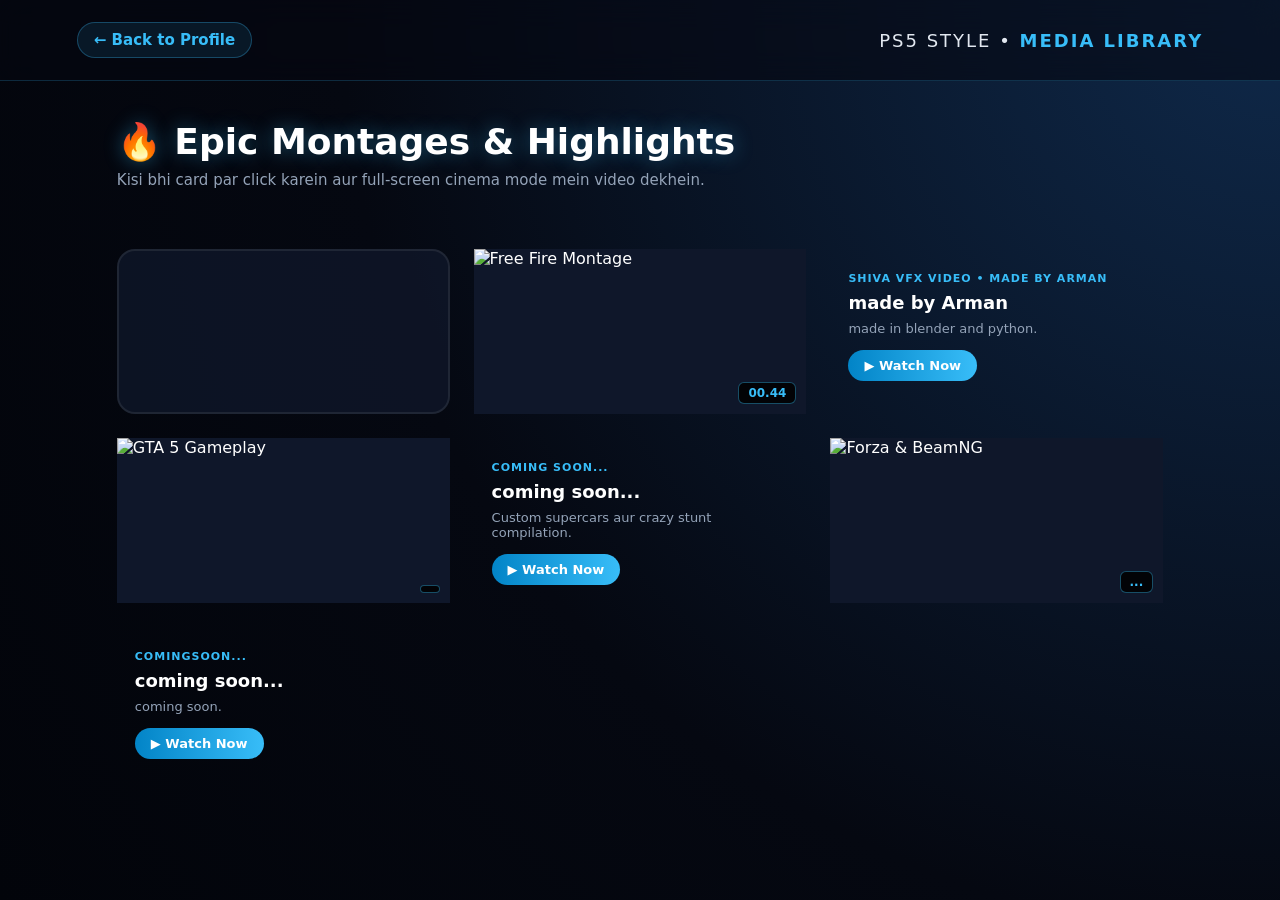
==== library.html @ e85d0441 "Add files via upload" ====
<!DOCTYPE html>
<html lang="en">
<head>
  <meta charset="UTF-8">
  <meta name="viewport" content="width=device-width, initial-scale=1.0">
  <title>Arman's vfx made videos</title>
  <style>
    * {
      box-sizing: border-box;
      margin: 0;
      padding: 0;
      font-family: 'Segoe UI', system-ui, sans-serif;
    }

    body {
      background: radial-gradient(circle at top right, #0f294a 0%, #050811 60%, #02040a 100%);
      color: #ffffff;
      min-height: 100vh;
      overflow-x: hidden;
    }

    /* PS5 Top Header */
    .ps5-header {
      display: flex;
      justify-content: space-between;
      align-items: center;
      padding: 22px 6%;
      background: rgba(5, 8, 17, 0.6);
      backdrop-filter: blur(15px);
      border-bottom: 1px solid rgba(56, 189, 248, 0.2);
    }

    .back-btn {
      text-decoration: none;
      color: #38bdf8;
      font-weight: 600;
      font-size: 15px;
      padding: 8px 16px;
      border-radius: 20px;
      background: rgba(56, 189, 248, 0.1);
      border: 1px solid rgba(56, 189, 248, 0.3);
      transition: 0.3s;
    }

    .back-btn:hover {
      background: #38bdf8;
      color: #050811;
      box-shadow: 0 0 15px #38bdf8;
    }

    .ps5-title {
      font-size: 18px;
      letter-spacing: 2px;
      text-transform: uppercase;
      color: #e2e8f0;
    }

    .ps5-title span {
      color: #38bdf8;
      font-weight: 800;
    }

    /* Hero Spotlight */
    .spotlight {
      padding: 40px 6% 20px;
      max-width: 1200px;
      margin: 0 auto;
    }

    .spotlight h1 {
      font-size: 36px;
      font-weight: 800;
      margin-bottom: 8px;
      text-shadow: 0 0 20px rgba(56, 189, 248, 0.4);
    }

    .spotlight p {
      color: #94a3b8;
      font-size: 15px;
      margin-bottom: 30px;
    }

    /* PS5 Horizontal Cards Grid */
    .library-grid {
      display: grid;
      grid-template-columns: repeat(auto-fit, minmax(260px, 1fr));
      gap: 24px;
      padding: 10px 6% 60px;
      max-width: 1200px;
      margin: 0 auto;
    }

    .game-tile {
      position: relative;
      background: rgba(15, 23, 42, 0.8);
      border-radius: 18px;
      overflow: hidden;
      border: 2px solid rgba(255, 255, 255, 0.08);
      cursor: pointer;
      transition: all 0.35s cubic-bezier(0.175, 0.885, 0.32, 1.275);
    }

    /* PS5 Signature Blue Glow on Hover */
    .game-tile:hover {
      transform: scale(1.05) translateY(-6px);
      border-color: #38bdf8;
      box-shadow: 0 15px 35px rgba(56, 189, 248, 0.35);
    }

    .thumb-box {
      position: relative;
      height: 165px;
      background: #0f172a;
      overflow: hidden;
    }

    .thumb-box img {
      width: 100%;
      height: 100%;
      object-fit: cover;
      transition: transform 0.4s;
    }

    .game-tile:hover .thumb-box img {
      transform: scale(1.08);
    }

    .duration-badge {
      position: absolute;
      bottom: 10px;
      right: 10px;
      background: rgba(0, 0, 0, 0.85);
      color: #38bdf8;
      padding: 3px 9px;
      border-radius: 6px;
      font-size: 12px;
      font-weight: bold;
      border: 1px solid rgba(56, 189, 248, 0.4);
    }

    .tile-info {
      padding: 18px;
    }

    .game-tag {
      font-size: 11px;
      text-transform: uppercase;
      letter-spacing: 1px;
      color: #38bdf8;
      font-weight: 700;
    }

    .tile-info h3 {
      font-size: 18px;
      margin: 6px 0 8px;
    }

    .tile-info p {
      font-size: 13px;
      color: #94a3b8;
      margin-bottom: 14px;
    }

    .play-pill {
      display: inline-block;
      background: linear-gradient(90deg, #0284c7, #38bdf8);
      color: #fff;
      font-weight: 700;
      font-size: 13px;
      padding: 8px 16px;
      border-radius: 20px;
    }

    /* Full-Screen Cinema Video Modal */
    .modal {
      display: none;
      position: fixed;
      top: 0; left: 0;
      width: 100%; height: 100%;
      background: rgba(2, 4, 10, 0.92);
      backdrop-filter: blur(10px);
      z-index: 999;
      justify-content: center;
      align-items: center;
      padding: 20px;
    }

    .modal-content {
      position: relative;
      width: 100%;
      max-width: 900px;
      background: #0f172a;
      border-radius: 16px;
      border: 2px solid #38bdf8;
      box-shadow: 0 0 40px rgba(56, 189, 248, 0.4);
      overflow: hidden;
    }

    .close-modal {
      position: absolute;
      top: 12px;
      right: 16px;
      background: #ef4444;
      color: white;
      border: none;
      padding: 6px 14px;
      border-radius: 8px;
      font-weight: bold;
      cursor: pointer;
      z-index: 10;
    }

    .video-wrapper {
      position: relative;
      padding-bottom: 56.25%; /* 16:9 Aspect Ratio */
      height: 0;
    }

    .video-wrapper iframe,
    .video-wrapper video {
      position: absolute;
      top: 0; left: 0;
      width: 100%; height: 100%;
    }
  </style>
</head>
<body>

  <!-- Top Bar -->
  <header class="ps5-header">
    <a href="index.html" class="back-btn">← Back to Profile</a>
    <div class="ps5-title">PS5 STYLE • <span>MEDIA LIBRARY</span></div>
  </header>

  <!-- Title -->
  <section class="spotlight">
    <h1>🔥 Epic Montages & Highlights</h1>
    <p>Kisi bhi card par click karein aur full-screen cinema mode mein video dekhein.</p>
  </section>

  <!-- Video Cards Grid -->
  <section class="library-grid">

    <!-- Card 1 -->
    <div class="game-tile" onclick="openVideo('video1.mp4', 'local')"></div>
      <div class="thumb-box">
        <img src="https://images.unsplash.com/photo-1542751371-adc38448a05e?auto=format&fit=crop&w=600&q=80" alt="Free Fire Montage">
        <span class="duration-badge">00.44</span>
      </div>
      <div class="tile-info">
        <span class="game-tag">shiva vfx video • made by arman </span>
        <h3>made by Arman</h3>
        <p>made in blender and python.</p>
        <span class="play-pill">▶ Watch Now</span>
      </div>
    </div>

    <!-- Card 2 -->
    
      <div class="thumb-box">
        <img src="https://images.unsplash.com/photo-1511512578047-dfb367046420?auto=format&fit=crop&w=600&q=80" alt="GTA 5 Gameplay">
        <span class="duration-badge"></span>
      </div>
      <div class="tile-info">
        <span class="game-tag">coming soon...</span>
        <h3>coming soon...</h3>
        <p>Custom supercars aur crazy stunt compilation.</p>
        <span class="play-pill">▶ Watch Now</span>
      </div>
    </div>

    <!-- Card 3 -->
    
      <div class="thumb-box">
        <img src="https://images.unsplash.com/photo-1538481199705-c710c4e965fc?auto=format&fit=crop&w=600&q=80" alt="Forza & BeamNG">
        <span class="duration-badge">...</span>
      </div>
      <div class="tile-info">
        <span class="game-tag">comingsoon...</span>
        <h3>coming soon...</h3>
        <p>coming soon.</p>
        <span class="play-pill">▶ Watch Now</span>
      </div>
    </div>

  </section>

  <!-- Cinema Video Player Modal -->
  <div class="modal" id="videoModal">
    <div class="modal-content">
      <button class="close-modal" onclick="closeVideo()">✕ Close</button>
      <div class="video-wrapper" id="playerContainer"></div>
    </div>
  </div>

  <script>
    function openVideo(videoUrl, type) {
      const modal = document.getElementById("videoModal");
      const container = document.getElementById("playerContainer");
      
      if (type === 'youtube') {
        container.innerHTML = `<iframe src="${videoUrl}" frameborder="0" allow="autoplay; encrypted-media" allowfullscreen></iframe>`;
      } else {
        container.innerHTML = `<video src="${videoUrl}" controls autoplay></video>`;
      }
      modal.style.display = "flex";
    }

    function closeVideo() {
      const modal = document.getElementById("videoModal");
      const container = document.getElementById("playerContainer");
      container.innerHTML = ""; // Video stop karne ke liye
      modal.style.display = "none";
    }
  </script>
</body>
</html>
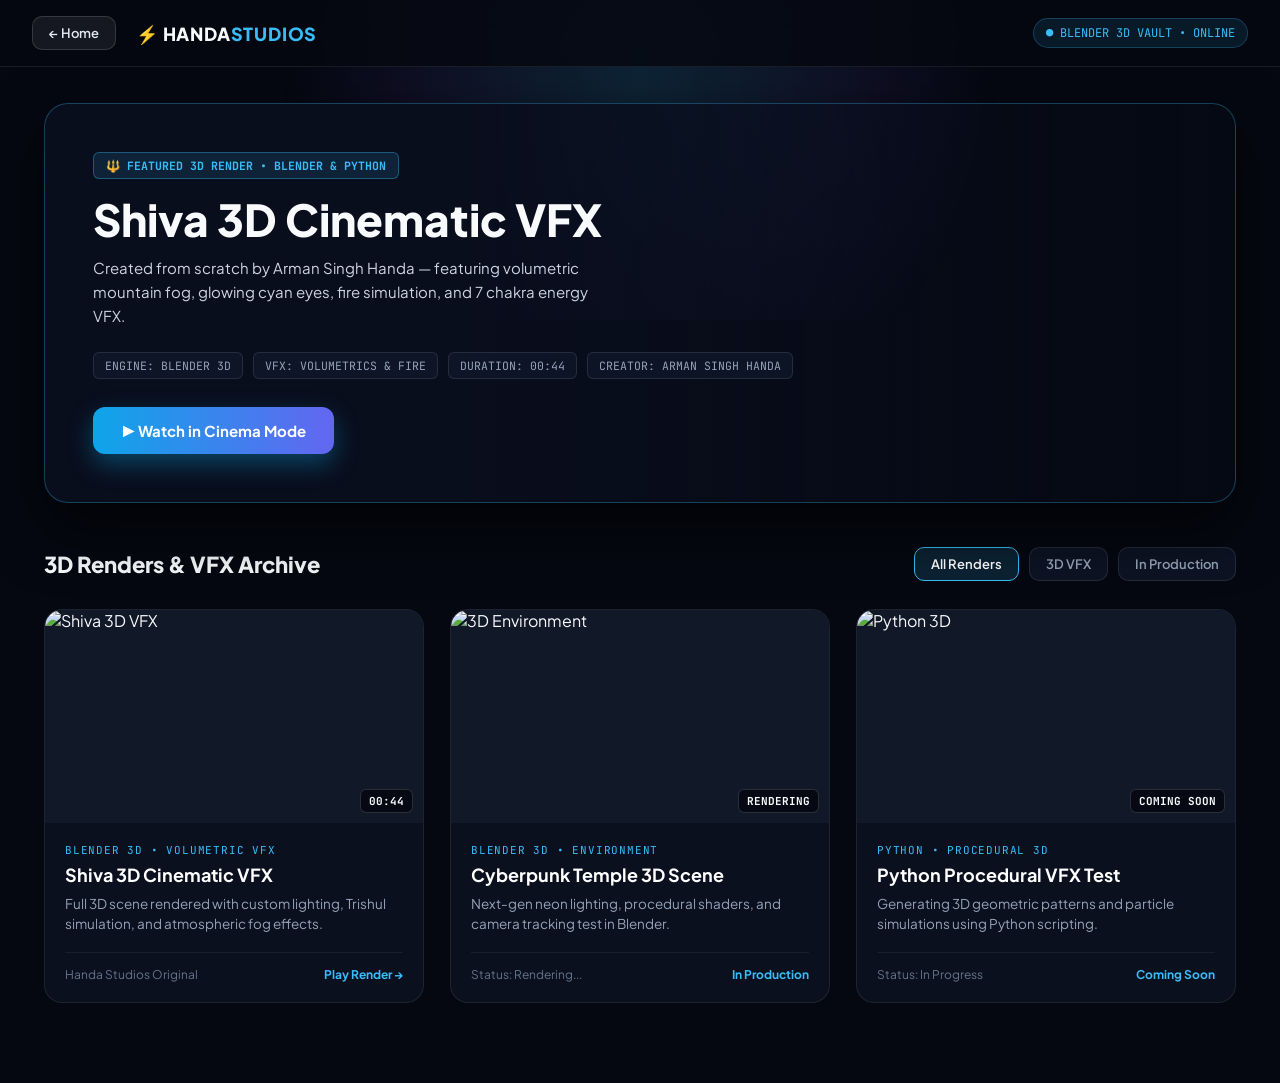
==== commit 6b10d0c4: "Add files via upload" ====
--- a/library.html
+++ b/library.html
@@ -1,116 +1,248 @@
 <!DOCTYPE html>
 <html lang="en">
 <head>
-  <meta charset="UTF-8">
-  <meta name="viewport" content="width=device-width, initial-scale=1.0">
-  <title>Arman's vfx made videos</title>
+  <meta charset="UTF-8" />
+  <meta name="viewport" content="width=device-width, initial-scale=1.0" />
+  <title>Handa Studios | 3D Cinema & VFX Vault</title>
+  <link href="https://fonts.googleapis.com/css2?family=Plus+Jakarta+Sans:wght@400;500;600;700;800&family=JetBrains+Mono:wght@500;700&display=swap" rel="stylesheet">
   <style>
     * {
-      box-sizing: border-box;
       margin: 0;
       padding: 0;
-      font-family: 'Segoe UI', system-ui, sans-serif;
+      box-sizing: border-box;
+      font-family: 'Plus Jakarta Sans', sans-serif;
     }
 
     body {
-      background: radial-gradient(circle at top right, #0f294a 0%, #050811 60%, #02040a 100%);
-      color: #ffffff;
+      background-color: #050811;
+      color: #f8fafc;
       min-height: 100vh;
       overflow-x: hidden;
     }
 
-    /* PS5 Top Header */
-    .ps5-header {
+    /* Ambient Top Glow */
+    .ambient-glow {
+      position: fixed;
+      top: -20%;
+      left: 50%;
+      transform: translateX(-50%);
+      width: 900px;
+      height: 500px;
+      background: radial-gradient(circle, rgba(56, 189, 248, 0.16) 0%, rgba(139, 92, 246, 0.08) 45%, transparent 70%);
+      pointer-events: none;
+      z-index: 0;
+    }
+
+    /* Top Navigation Bar */
+    .navbar {
+      position: sticky;
+      top: 0;
+      z-index: 50;
+      background: rgba(5, 8, 17, 0.82);
+      backdrop-filter: blur(18px);
+      border-bottom: 1px solid rgba(255, 255, 255, 0.08);
+      padding: 16px 32px;
       display: flex;
       justify-content: space-between;
       align-items: center;
-      padding: 22px 6%;
-      background: rgba(5, 8, 17, 0.6);
-      backdrop-filter: blur(15px);
-      border-bottom: 1px solid rgba(56, 189, 248, 0.2);
+    }
+
+    .nav-left {
+      display: flex;
+      align-items: center;
+      gap: 20px;
     }
 
     .back-btn {
+      background: rgba(255, 255, 255, 0.07);
+      border: 1px solid rgba(255, 255, 255, 0.14);
+      color: #e2e8f0;
       text-decoration: none;
+      padding: 8px 16px;
+      border-radius: 10px;
+      font-size: 13px;
+      font-weight: 600;
+      transition: 0.2s;
+    }
+    .back-btn:hover {
+      border-color: #38bdf8;
       color: #38bdf8;
+    }
+
+    .brand {
+      font-size: 18px;
+      font-weight: 800;
+      letter-spacing: 0.8px;
+    }
+    .brand span { color: #38bdf8; }
+
+    .system-status {
+      font-family: 'JetBrains Mono', monospace;
+      font-size: 12px;
+      color: #38bdf8;
+      background: rgba(56, 189, 248, 0.1);
+      border: 1px solid rgba(56, 189, 248, 0.25);
+      padding: 6px 12px;
+      border-radius: 999px;
+    }
+
+    /* Main Container */
+    .container {
+      max-width: 1240px;
+      margin: 0 auto;
+      padding: 36px 24px 80px;
+      position: relative;
+      z-index: 1;
+    }
+
+    /* Featured Cinema Showcase Banner */
+    .featured-hero {
+      position: relative;
+      border-radius: 24px;
+      overflow: hidden;
+      border: 1px solid rgba(56, 189, 248, 0.3);
+      background: linear-gradient(90deg, #090e1d 35%, rgba(9, 14, 29, 0.55) 70%, rgba(9, 14, 29, 0.2) 100%),
+                  url('bg.png') no-repeat right center / cover;
+      padding: 48px;
+      margin-bottom: 44px;
+      box-shadow: 0 25px 60px rgba(0, 0, 0, 0.65);
+    }
+
+    .featured-tag {
+      display: inline-flex;
+      align-items: center;
+      gap: 8px;
+      font-family: 'JetBrains Mono', monospace;
+      font-size: 11.5px;
+      font-weight: 700;
+      color: #38bdf8;
+      background: rgba(56, 189, 248, 0.12);
+      border: 1px solid rgba(56, 189, 248, 0.35);
+      padding: 5px 12px;
+      border-radius: 6px;
+      margin-bottom: 16px;
+    }
+
+    .featured-hero h1 {
+      font-size: clamp(28px, 4vw, 44px);
+      font-weight: 800;
+      line-height: 1.12;
+      margin-bottom: 12px;
+      max-width: 560px;
+    }
+
+    .featured-hero p {
+      color: #cbd5e1;
+      font-size: 15px;
+      line-height: 1.6;
+      max-width: 520px;
+      margin-bottom: 24px;
+    }
+
+    .tech-specs {
+      display: flex;
+      flex-wrap: wrap;
+      gap: 10px;
+      margin-bottom: 28px;
+    }
+
+    .tech-specs span {
+      font-family: 'JetBrains Mono', monospace;
+      font-size: 11.5px;
+      color: #94a3b8;
+      background: rgba(15, 23, 42, 0.85);
+      border: 1px solid rgba(255, 255, 255, 0.1);
+      padding: 5px 11px;
+      border-radius: 6px;
+    }
+
+    .play-featured-btn {
+      background: linear-gradient(90deg, #0ea5e9, #6366f1);
+      color: #ffffff;
+      border: none;
+      padding: 14px 28px;
+      border-radius: 12px;
+      font-size: 15px;
+      font-weight: 700;
+      cursor: pointer;
+      display: inline-flex;
+      align-items: center;
+      gap: 10px;
+      box-shadow: 0 10px 25px rgba(14, 165, 233, 0.35);
+      transition: 0.2s;
+    }
+    .play-featured-btn:hover {
+      transform: translateY(-2px);
+      box-shadow: 0 14px 30px rgba(14, 165, 233, 0.5);
+    }
+
+    /* Filter Bar */
+    .filter-header {
+      display: flex;
+      justify-content: space-between;
+      align-items: center;
+      flex-wrap: wrap;
+      gap: 16px;
+      margin-bottom: 28px;
+    }
+
+    .filter-header h2 {
+      font-size: 22px;
+      font-weight: 800;
+    }
+
+    .filter-tabs {
+      display: flex;
+      gap: 10px;
+      flex-wrap: wrap;
+    }
+
+    .tab-btn {
+      background: #0d1323;
+      border: 1px solid rgba(255, 255, 255, 0.1);
+      color: #94a3b8;
+      padding: 8px 16px;
+      border-radius: 10px;
+      font-size: 13px;
       font-weight: 600;
-      font-size: 15px;
-      padding: 8px 16px;
-      border-radius: 20px;
-      background: rgba(56, 189, 248, 0.1);
-      border: 1px solid rgba(56, 189, 248, 0.3);
-      transition: 0.3s;
-    }
-
-    .back-btn:hover {
-      background: #38bdf8;
-      color: #050811;
-      box-shadow: 0 0 15px #38bdf8;
-    }
-
-    .ps5-title {
-      font-size: 18px;
-      letter-spacing: 2px;
-      text-transform: uppercase;
-      color: #e2e8f0;
-    }
-
-    .ps5-title span {
-      color: #38bdf8;
-      font-weight: 800;
-    }
-
-    /* Hero Spotlight */
-    .spotlight {
-      padding: 40px 6% 20px;
-      max-width: 1200px;
-      margin: 0 auto;
-    }
-
-    .spotlight h1 {
-      font-size: 36px;
-      font-weight: 800;
-      margin-bottom: 8px;
-      text-shadow: 0 0 20px rgba(56, 189, 248, 0.4);
-    }
-
-    .spotlight p {
-      color: #94a3b8;
-      font-size: 15px;
-      margin-bottom: 30px;
-    }
-
-    /* PS5 Horizontal Cards Grid */
-    .library-grid {
+      cursor: pointer;
+      transition: 0.2s;
+    }
+    .tab-btn.active, .tab-btn:hover {
+      background: rgba(56, 189, 248, 0.15);
+      border-color: #38bdf8;
+      color: #ffffff;
+    }
+
+    /* Clean 3-Column Video Grid */
+    .video-grid {
       display: grid;
-      grid-template-columns: repeat(auto-fit, minmax(260px, 1fr));
-      gap: 24px;
-      padding: 10px 6% 60px;
-      max-width: 1200px;
-      margin: 0 auto;
-    }
-
-    .game-tile {
-      position: relative;
-      background: rgba(15, 23, 42, 0.8);
+      grid-template-columns: repeat(auto-fill, minmax(340px, 1fr));
+      gap: 26px;
+    }
+
+    .video-card {
+      background: #0b101e;
+      border: 1px solid rgba(255, 255, 255, 0.08);
       border-radius: 18px;
       overflow: hidden;
-      border: 2px solid rgba(255, 255, 255, 0.08);
+      transition: all 0.3s ease;
       cursor: pointer;
-      transition: all 0.35s cubic-bezier(0.175, 0.885, 0.32, 1.275);
-    }
-
-    /* PS5 Signature Blue Glow on Hover */
-    .game-tile:hover {
-      transform: scale(1.05) translateY(-6px);
-      border-color: #38bdf8;
-      box-shadow: 0 15px 35px rgba(56, 189, 248, 0.35);
+      display: flex;
+      flex-direction: column;
+    }
+
+    .video-card:hover {
+      transform: translateY(-6px);
+      border-color: rgba(56, 189, 248, 0.5);
+      box-shadow: 0 20px 40px rgba(0, 0, 0, 0.5), 0 0 25px rgba(56, 189, 248, 0.12);
     }
 
     .thumb-box {
       position: relative;
-      height: 165px;
-      background: #0f172a;
+      width: 100%;
+      aspect-ratio: 16 / 9;
+      background: #111827;
       overflow: hidden;
     }
 
@@ -118,200 +250,324 @@
       width: 100%;
       height: 100%;
       object-fit: cover;
-      transition: transform 0.4s;
-    }
-
-    .game-tile:hover .thumb-box img {
-      transform: scale(1.08);
+      transition: transform 0.4s ease;
+    }
+    .video-card:hover .thumb-box img {
+      transform: scale(1.06);
     }
 
     .duration-badge {
       position: absolute;
       bottom: 10px;
       right: 10px;
-      background: rgba(0, 0, 0, 0.85);
+      background: rgba(5, 8, 17, 0.85);
+      font-family: 'JetBrains Mono', monospace;
+      font-size: 11px;
+      font-weight: 700;
+      padding: 4px 8px;
+      border-radius: 6px;
+      border: 1px solid rgba(255, 255, 255, 0.15);
+    }
+
+    .play-overlay {
+      position: absolute;
+      inset: 0;
+      background: rgba(5, 8, 17, 0.4);
+      display: flex;
+      align-items: center;
+      justify-content: center;
+      opacity: 0;
+      transition: 0.25s;
+    }
+    .video-card:hover .play-overlay {
+      opacity: 1;
+    }
+
+    .play-circle {
+      width: 54px;
+      height: 54px;
+      border-radius: 50%;
+      background: #38bdf8;
+      color: #050811;
+      display: flex;
+      align-items: center;
+      justify-content: center;
+      font-size: 20px;
+      font-weight: 800;
+      box-shadow: 0 0 25px rgba(56, 189, 248, 0.7);
+    }
+
+    .card-body {
+      padding: 20px;
+      flex: 1;
+      display: flex;
+      flex-direction: column;
+      justify-content: space-between;
+    }
+
+    .card-meta {
+      font-family: 'JetBrains Mono', monospace;
+      font-size: 11px;
       color: #38bdf8;
-      padding: 3px 9px;
-      border-radius: 6px;
+      text-transform: uppercase;
+      letter-spacing: 0.8px;
+      margin-bottom: 6px;
+    }
+
+    .card-body h3 {
+      font-size: 18px;
+      font-weight: 700;
+      margin-bottom: 8px;
+      color: #ffffff;
+    }
+
+    .card-body p {
+      font-size: 13.5px;
+      color: #94a3b8;
+      line-height: 1.5;
+      margin-bottom: 18px;
+    }
+
+    .card-footer {
+      display: flex;
+      justify-content: space-between;
+      align-items: center;
+      padding-top: 14px;
+      border-top: 1px solid rgba(255, 255, 255, 0.06);
       font-size: 12px;
-      font-weight: bold;
-      border: 1px solid rgba(56, 189, 248, 0.4);
-    }
-
-    .tile-info {
-      padding: 18px;
-    }
-
-    .game-tag {
-      font-size: 11px;
-      text-transform: uppercase;
-      letter-spacing: 1px;
+      color: #64748b;
+    }
+
+    .watch-link {
       color: #38bdf8;
       font-weight: 700;
     }
 
-    .tile-info h3 {
-      font-size: 18px;
-      margin: 6px 0 8px;
-    }
-
-    .tile-info p {
-      font-size: 13px;
-      color: #94a3b8;
-      margin-bottom: 14px;
-    }
-
-    .play-pill {
-      display: inline-block;
-      background: linear-gradient(90deg, #0284c7, #38bdf8);
+    /* Fullscreen Cinema Theater Modal */
+    .cinema-modal {
+      position: fixed;
+      inset: 0;
+      background: rgba(2, 4, 10, 0.92);
+      backdrop-filter: blur(20px);
+      z-index: 999;
+      display: none;
+      align-items: center;
+      justify-content: center;
+      padding: 20px;
+    }
+    .cinema-modal.open {
+      display: flex;
+    }
+
+    .modal-content {
+      width: 100%;
+      max-width: 960px;
+      background: #0b101e;
+      border: 1px solid rgba(56, 189, 248, 0.35);
+      border-radius: 20px;
+      overflow: hidden;
+      box-shadow: 0 30px 80px rgba(0, 0, 0, 0.85);
+    }
+
+    .modal-top {
+      padding: 14px 20px;
+      display: flex;
+      justify-content: space-between;
+      align-items: center;
+      border-bottom: 1px solid rgba(255, 255, 255, 0.08);
+    }
+
+    .modal-top h4 {
+      font-size: 15px;
+      font-weight: 700;
+    }
+
+    .close-btn {
+      background: rgba(255, 255, 255, 0.1);
+      border: none;
       color: #fff;
-      font-weight: 700;
-      font-size: 13px;
-      padding: 8px 16px;
-      border-radius: 20px;
-    }
-
-    /* Full-Screen Cinema Video Modal */
-    .modal {
-      display: none;
-      position: fixed;
-      top: 0; left: 0;
-      width: 100%; height: 100%;
-      background: rgba(2, 4, 10, 0.92);
-      backdrop-filter: blur(10px);
-      z-index: 999;
-      justify-content: center;
-      align-items: center;
-      padding: 20px;
-    }
-
-    .modal-content {
-      position: relative;
-      width: 100%;
-      max-width: 900px;
-      background: #0f172a;
-      border-radius: 16px;
-      border: 2px solid #38bdf8;
-      box-shadow: 0 0 40px rgba(56, 189, 248, 0.4);
-      overflow: hidden;
-    }
-
-    .close-modal {
-      position: absolute;
-      top: 12px;
-      right: 16px;
-      background: #ef4444;
-      color: white;
-      border: none;
       padding: 6px 14px;
       border-radius: 8px;
-      font-weight: bold;
+      font-weight: 700;
       cursor: pointer;
-      z-index: 10;
-    }
-
-    .video-wrapper {
-      position: relative;
-      padding-bottom: 56.25%; /* 16:9 Aspect Ratio */
-      height: 0;
-    }
-
-    .video-wrapper iframe,
-    .video-wrapper video {
-      position: absolute;
-      top: 0; left: 0;
-      width: 100%; height: 100%;
+    }
+    .close-btn:hover { background: #ef4444; }
+
+    video {
+      width: 100%;
+      max-height: 72vh;
+      background: #000;
+      display: block;
+    }
+
+    @media (max-width: 768px) {
+      .featured-hero { padding: 28px 20px; }
+      .system-status { display: none; }
+      .navbar { padding: 14px 18px; }
     }
   </style>
 </head>
 <body>
 
-  <!-- Top Bar -->
-  <header class="ps5-header">
-    <a href="index.html" class="back-btn">← Back to Profile</a>
-    <div class="ps5-title">PS5 STYLE • <span>MEDIA LIBRARY</span></div>
-  </header>
-
-  <!-- Title -->
-  <section class="spotlight">
-    <h1>🔥 Epic Montages & Highlights</h1>
-    <p>Kisi bhi card par click karein aur full-screen cinema mode mein video dekhein.</p>
-  </section>
-
-  <!-- Video Cards Grid -->
-  <section class="library-grid">
-
-    <!-- Card 1 -->
-    <div class="game-tile" onclick="openVideo('video1.mp4', 'local')"></div>
-      <div class="thumb-box">
-        <img src="https://images.unsplash.com/photo-1542751371-adc38448a05e?auto=format&fit=crop&w=600&q=80" alt="Free Fire Montage">
-        <span class="duration-badge">00.44</span>
+  <div class="ambient-glow"></div>
+
+  <!-- Top Navigation -->
+  <nav class="navbar">
+    <div class="nav-left">
+      <a href="index.html" class="back-btn">← Home</a>
+      <div class="brand">⚡ HANDA<span>STUDIOS</span></div>
+    </div>
+    <div class="system-status">● BLENDER 3D VAULT • ONLINE</div>
+  </nav>
+
+  <div class="container">
+
+    <!-- Featured Blender Render Hero -->
+    <section class="featured-hero">
+      <div class="featured-tag">🔱 FEATURED 3D RENDER • BLENDER & PYTHON</div>
+      <h1>Shiva 3D Cinematic VFX</h1>
+      <p>Created from scratch by Arman Singh Handa — featuring volumetric mountain fog, glowing cyan eyes, fire simulation, and 7 chakra energy VFX.</p>
+      
+      <div class="tech-specs">
+        <span>ENGINE: BLENDER 3D</span>
+        <span>VFX: VOLUMETRICS & FIRE</span>
+        <span>DURATION: 00:44</span>
+        <span>CREATOR: ARMAN SINGH HANDA</span>
       </div>
-      <div class="tile-info">
-        <span class="game-tag">shiva vfx video • made by arman </span>
-        <h3>made by Arman</h3>
-        <p>made in blender and python.</p>
-        <span class="play-pill">▶ Watch Now</span>
+
+      <!-- Yahan apni video file ka exact naam daalein (jaise video1.mp4) -->
+      <button class="play-featured-btn" onclick="openPlayer('video1.mp4', 'Shiva 3D Cinematic VFX — Made by Arman')">
+        ▶ Watch in Cinema Mode
+      </button>
+    </section>
+
+    <!-- Filter Bar -->
+    <div class="filter-header">
+      <h2>3D Renders & VFX Archive</h2>
+      <div class="filter-tabs">
+        <button class="tab-btn active" onclick="filterVideos('all', this)">All Renders</button>
+        <button class="tab-btn" onclick="filterVideos('vfx', this)">3D VFX</button>
+        <button class="tab-btn" onclick="filterVideos('upcoming', this)">In Production</button>
       </div>
     </div>
 
-    <!-- Card 2 -->
-    
-      <div class="thumb-box">
-        <img src="https://images.unsplash.com/photo-1511512578047-dfb367046420?auto=format&fit=crop&w=600&q=80" alt="GTA 5 Gameplay">
-        <span class="duration-badge"></span>
+    <!-- Clean Video Grid -->
+    <div class="video-grid">
+
+      <!-- Card 1: Main Blender Video -->
+      <div class="video-card" data-category="vfx" onclick="openPlayer('video1.mp4', 'Shiva 3D Cinematic VFX — Made by Arman')">
+        <div class="thumb-box">
+          <!-- Thumbnail ke liye bg.png use kiya hai -->
+          <img src="bg.png" alt="Shiva 3D VFX" />
+          <div class="play-overlay"><div class="play-circle">▶</div></div>
+          <span class="duration-badge">00:44</span>
+        </div>
+        <div class="card-body">
+          <div>
+            <div class="card-meta">BLENDER 3D • VOLUMETRIC VFX</div>
+            <h3>Shiva 3D Cinematic VFX</h3>
+            <p>Full 3D scene rendered with custom lighting, Trishul simulation, and atmospheric fog effects.</p>
+          </div>
+          <div class="card-footer">
+            <span>Handa Studios Original</span>
+            <span class="watch-link">Play Render →</span>
+          </div>
+        </div>
       </div>
-      <div class="tile-info">
-        <span class="game-tag">coming soon...</span>
-        <h3>coming soon...</h3>
-        <p>Custom supercars aur crazy stunt compilation.</p>
-        <span class="play-pill">▶ Watch Now</span>
+
+      <!-- Card 2: Next Blender Project (Placeholder) -->
+      <div class="video-card" data-category="upcoming" onclick="alert('🚧 Yeh 3D scene abhi Blender mein render ho raha hai! Bahut jald live hoga.')">
+        <div class="thumb-box">
+          <img src="https://images.unsplash.com/photo-1618005182384-a83a8bd57fbe?auto=format&fit=crop&w=800&q=80" alt="3D Environment" />
+          <div class="play-overlay"><div class="play-circle">⏳</div></div>
+          <span class="duration-badge">RENDERING</span>
+        </div>
+        <div class="card-body">
+          <div>
+            <div class="card-meta">BLENDER 3D • ENVIRONMENT</div>
+            <h3>Cyberpunk Temple 3D Scene</h3>
+            <p>Next-gen neon lighting, procedural shaders, and camera tracking test in Blender.</p>
+          </div>
+          <div class="card-footer">
+            <span>Status: Rendering...</span>
+            <span class="watch-link">In Production</span>
+          </div>
+        </div>
       </div>
-    </div>
-
-    <!-- Card 3 -->
-    
-      <div class="thumb-box">
-        <img src="https://images.unsplash.com/photo-1538481199705-c710c4e965fc?auto=format&fit=crop&w=600&q=80" alt="Forza & BeamNG">
-        <span class="duration-badge">...</span>
+
+      <!-- Card 3: Python + Blender Automation -->
+      <div class="video-card" data-category="upcoming" onclick="alert('🚧 Python + Blender Scripting showcase jald aa raha hai!')">
+        <div class="thumb-box">
+          <img src="https://images.unsplash.com/photo-1550745165-9bc0b252726f?auto=format&fit=crop&w=800&q=80" alt="Python 3D" />
+          <div class="play-overlay"><div class="play-circle">⏳</div></div>
+          <span class="duration-badge">COMING SOON</span>
+        </div>
+        <div class="card-body">
+          <div>
+            <div class="card-meta">PYTHON • PROCEDURAL 3D</div>
+            <h3>Python Procedural VFX Test</h3>
+            <p>Generating 3D geometric patterns and particle simulations using Python scripting.</p>
+          </div>
+          <div class="card-footer">
+            <span>Status: In Progress</span>
+            <span class="watch-link">Coming Soon</span>
+          </div>
+        </div>
       </div>
-      <div class="tile-info">
-        <span class="game-tag">comingsoon...</span>
-        <h3>coming soon...</h3>
-        <p>coming soon.</p>
-        <span class="play-pill">▶ Watch Now</span>
-      </div>
-    </div>
-
-  </section>
-
-  <!-- Cinema Video Player Modal -->
-  <div class="modal" id="videoModal">
-    <div class="modal-content">
-      <button class="close-modal" onclick="closeVideo()">✕ Close</button>
-      <div class="video-wrapper" id="playerContainer"></div>
+
     </div>
   </div>
 
+  <!-- Cinema Theater Modal Player -->
+  <div class="cinema-modal" id="cinemaModal" onclick="closeOnOutside(event)">
+    <div class="modal-content">
+      <div class="modal-top">
+        <h4 id="modalTitle">Now Playing</h4>
+        <button class="close-btn" onclick="closePlayer()">✕ Close (ESC)</button>
+      </div>
+      <video id="cinemaVideo" controls playsinline></video>
+    </div>
+  </div>
+
   <script>
-    function openVideo(videoUrl, type) {
-      const modal = document.getElementById("videoModal");
-      const container = document.getElementById("playerContainer");
-      
-      if (type === 'youtube') {
-        container.innerHTML = `<iframe src="${videoUrl}" frameborder="0" allow="autoplay; encrypted-media" allowfullscreen></iframe>`;
-      } else {
-        container.innerHTML = `<video src="${videoUrl}" controls autoplay></video>`;
-      }
-      modal.style.display = "flex";
-    }
-
-    function closeVideo() {
-      const modal = document.getElementById("videoModal");
-      const container = document.getElementById("playerContainer");
-      container.innerHTML = ""; // Video stop karne ke liye
-      modal.style.display = "none";
+    const modal = document.getElementById('cinemaModal');
+    const video = document.getElementById('cinemaVideo');
+    const title = document.getElementById('modalTitle');
+
+    function openPlayer(src, videoTitle) {
+      title.textContent = videoTitle;
+      video.src = src;
+      modal.classList.add('open');
+      video.play();
+    }
+
+    function closePlayer() {
+      video.pause();
+      video.src = "";
+      modal.classList.remove('open');
+    }
+
+    function closeOnOutside(e) {
+      if (e.target === modal) closePlayer();
+    }
+
+    document.addEventListener('keydown', (e) => {
+      if (e.key === 'Escape') closePlayer();
+    });
+
+    function filterVideos(category, btn) {
+      document.querySelectorAll('.tab-btn').forEach(b => b.classList.remove('active'));
+      btn.classList.add('active');
+
+      document.querySelectorAll('.video-card').forEach(card => {
+        if (category === 'all' || card.dataset.category === category) {
+          card.style.display = 'flex';
+        } else {
+          card.style.display = 'none';
+        }
+      });
     }
   </script>
+
 </body>
 </html>
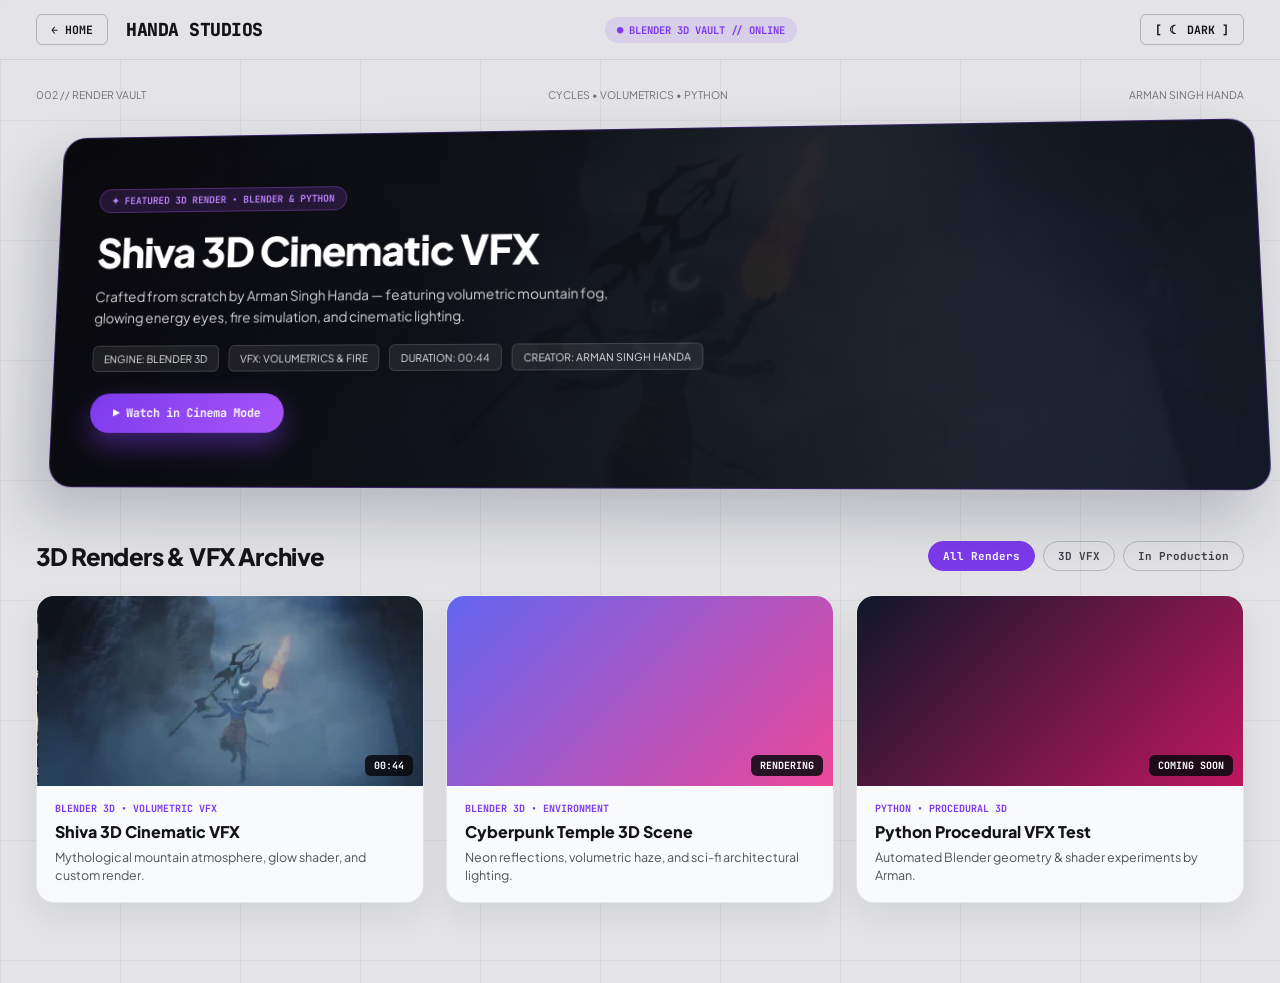
==== commit 4ff973f4: "Add files via upload" ====
--- a/library.html
+++ b/library.html
@@ -3,571 +3,578 @@
 <head>
   <meta charset="UTF-8" />
   <meta name="viewport" content="width=device-width, initial-scale=1.0" />
-  <title>Handa Studios | 3D Cinema & VFX Vault</title>
-  <link href="https://fonts.googleapis.com/css2?family=Plus+Jakarta+Sans:wght@400;500;600;700;800&family=JetBrains+Mono:wght@500;700&display=swap" rel="stylesheet">
+  <title>VAULT | Handa Studios 3D Video Library</title>
+  <link href="https://fonts.googleapis.com/css2?family=Plus+Jakarta+Sans:wght@500;600;700;800&family=JetBrains+Mono:wght@500;700&display=swap" rel="stylesheet">
   <style>
     * {
       margin: 0;
       padding: 0;
       box-sizing: border-box;
-      font-family: 'Plus Jakarta Sans', sans-serif;
+      font-family: 'Plus Jakarta Sans', -apple-system, BlinkMacSystemFont, 'Segoe UI', Roboto, sans-serif;
     }
 
     body {
-      background-color: #050811;
-      color: #f8fafc;
+      background-color: #e4e4e7;
+      color: #141416;
       min-height: 100vh;
       overflow-x: hidden;
-    }
-
-    /* Ambient Top Glow */
-    .ambient-glow {
-      position: fixed;
-      top: -20%;
-      left: 50%;
-      transform: translateX(-50%);
-      width: 900px;
-      height: 500px;
-      background: radial-gradient(circle, rgba(56, 189, 248, 0.16) 0%, rgba(139, 92, 246, 0.08) 45%, transparent 70%);
-      pointer-events: none;
-      z-index: 0;
-    }
-
-    /* Top Navigation Bar */
-    .navbar {
+      transition: background-color 0.35s ease, color 0.35s ease;
+      background-image:
+        linear-gradient(to right, rgba(0, 0, 0, 0.045) 1px, transparent 1px),
+        linear-gradient(to bottom, rgba(0, 0, 0, 0.045) 1px, transparent 1px);
+      background-size: 120px 120px;
+    }
+
+    .vault-nav {
       position: sticky;
       top: 0;
-      z-index: 50;
-      background: rgba(5, 8, 17, 0.82);
-      backdrop-filter: blur(18px);
-      border-bottom: 1px solid rgba(255, 255, 255, 0.08);
-      padding: 16px 32px;
+      z-index: 100;
+      background: rgba(228, 228, 231, 0.88);
+      backdrop-filter: blur(14px);
+      border-bottom: 1px solid rgba(0, 0, 0, 0.08);
+      padding: 14px 36px;
       display: flex;
       justify-content: space-between;
       align-items: center;
+      gap: 16px;
     }
 
     .nav-left {
       display: flex;
       align-items: center;
-      gap: 20px;
-    }
-
-    .back-btn {
-      background: rgba(255, 255, 255, 0.07);
-      border: 1px solid rgba(255, 255, 255, 0.14);
-      color: #e2e8f0;
+      gap: 18px;
+    }
+
+    .back-link, .brand-title, .nav-btn {
+      font-family: 'JetBrains Mono', monospace;
+      font-size: 11.5px;
+      font-weight: 700;
       text-decoration: none;
-      padding: 8px 16px;
-      border-radius: 10px;
-      font-size: 13px;
-      font-weight: 600;
-      transition: 0.2s;
-    }
-    .back-btn:hover {
-      border-color: #38bdf8;
-      color: #38bdf8;
-    }
-
-    .brand {
+      color: #141416;
+      background: transparent;
+      border: 1px solid rgba(0, 0, 0, 0.22);
+      padding: 7px 14px;
+      border-radius: 6px;
+      cursor: pointer;
+      transition: 0.2s ease;
+    }
+
+    .back-link:hover, .nav-btn:hover {
+      background: #141416;
+      color: #ffffff;
+    }
+
+    .brand-title {
+      border: none;
+      padding: 0;
       font-size: 18px;
       font-weight: 800;
-      letter-spacing: 0.8px;
-    }
-    .brand span { color: #38bdf8; }
-
-    .system-status {
-      font-family: 'JetBrains Mono', monospace;
-      font-size: 12px;
-      color: #38bdf8;
-      background: rgba(56, 189, 248, 0.1);
-      border: 1px solid rgba(56, 189, 248, 0.25);
+      letter-spacing: -0.5px;
+    }
+
+    .status-pill {
+      font-family: 'JetBrains Mono', monospace;
+      font-size: 10.5px;
+      font-weight: 700;
+      color: #7c3aed;
+      background: rgba(124, 58, 237, 0.12);
       padding: 6px 12px;
       border-radius: 999px;
     }
 
-    /* Main Container */
     .container {
-      max-width: 1240px;
+      max-width: 1280px;
       margin: 0 auto;
-      padding: 36px 24px 80px;
-      position: relative;
-      z-index: 1;
-    }
-
-    /* Featured Cinema Showcase Banner */
-    .featured-hero {
+      padding: 28px 36px 80px;
+    }
+
+    .sub-meta {
+      display: flex;
+      justify-content: space-between;
+      font-family: 'JetBrains Mono', monospace;
+      font-size: 10.5px;
+      color: #71717a;
+      margin-bottom: 24px;
+    }
+
+    .featured-stage {
+      perspective: 1300px;
+      margin-bottom: 54px;
+    }
+
+    .featured-card {
       position: relative;
       border-radius: 24px;
       overflow: hidden;
-      border: 1px solid rgba(56, 189, 248, 0.3);
-      background: linear-gradient(90deg, #090e1d 35%, rgba(9, 14, 29, 0.55) 70%, rgba(9, 14, 29, 0.2) 100%),
-                  url('bg.png') no-repeat right center / cover;
-      padding: 48px;
-      margin-bottom: 44px;
-      box-shadow: 0 25px 60px rgba(0, 0, 0, 0.65);
-    }
-
-    .featured-tag {
-      display: inline-flex;
-      align-items: center;
-      gap: 8px;
-      font-family: 'JetBrains Mono', monospace;
-      font-size: 11.5px;
-      font-weight: 700;
-      color: #38bdf8;
-      background: rgba(56, 189, 248, 0.12);
-      border: 1px solid rgba(56, 189, 248, 0.35);
+      background: #12121a;
+      color: #ffffff;
+      border: 1px solid rgba(124, 58, 237, 0.35);
+      box-shadow: -18px 28px 60px rgba(15, 23, 42, 0.22);
+      transform: rotateX(6deg) rotateY(-4deg);
+      transition: transform 0.35s cubic-bezier(0.22, 1, 0.36, 1), box-shadow 0.35s ease;
+    }
+
+    .featured-card:hover {
+      transform: rotateX(0deg) rotateY(0deg) translateY(-4px);
+      box-shadow: 0 24px 65px rgba(124, 58, 237, 0.32);
+    }
+
+    .featured-bg {
+      width: 100%;
+      height: 360px;
+      object-fit: cover;
+      opacity: 0.45;
+      display: block;
+    }
+
+    .featured-overlay {
+      position: absolute;
+      inset: 0;
+      background: linear-gradient(90deg, rgba(9, 9, 13, 0.92) 0%, rgba(9, 9, 13, 0.65) 60%, rgba(9, 9, 13, 0.25) 100%);
+      padding: 36px 40px;
+      display: flex;
+      flex-direction: column;
+      justify-content: center;
+      align-items: flex-start;
+    }
+
+    .featured-badge {
+      font-family: 'JetBrains Mono', monospace;
+      font-size: 10px;
+      font-weight: 700;
+      color: #c084fc;
+      background: rgba(168, 85, 247, 0.16);
+      border: 1px solid rgba(168, 85, 247, 0.35);
       padding: 5px 12px;
-      border-radius: 6px;
-      margin-bottom: 16px;
-    }
-
-    .featured-hero h1 {
-      font-size: clamp(28px, 4vw, 44px);
+      border-radius: 999px;
+      margin-bottom: 14px;
+    }
+
+    .featured-overlay h1 {
+      font-size: clamp(26px, 3.8vw, 42px);
       font-weight: 800;
-      line-height: 1.12;
-      margin-bottom: 12px;
-      max-width: 560px;
-    }
-
-    .featured-hero p {
-      color: #cbd5e1;
-      font-size: 15px;
-      line-height: 1.6;
-      max-width: 520px;
-      margin-bottom: 24px;
-    }
-
-    .tech-specs {
+      letter-spacing: -1.2px;
+      margin-bottom: 10px;
+    }
+
+    .featured-overlay p {
+      max-width: 540px;
+      font-size: 14px;
+      line-height: 1.55;
+      color: #d4d4d8;
+      margin-bottom: 18px;
+    }
+
+    .specs-row {
       display: flex;
       flex-wrap: wrap;
       gap: 10px;
-      margin-bottom: 28px;
-    }
-
-    .tech-specs span {
-      font-family: 'JetBrains Mono', monospace;
-      font-size: 11.5px;
-      color: #94a3b8;
-      background: rgba(15, 23, 42, 0.85);
-      border: 1px solid rgba(255, 255, 255, 0.1);
-      padding: 5px 11px;
+      margin-bottom: 22px;
+      font-family: 'JetBrains Mono', monospace;
+      font-size: 10.5px;
+    }
+
+    .specs-row span {
+      background: rgba(255, 255, 255, 0.08);
+      border: 1px solid rgba(255, 255, 255, 0.14);
+      padding: 6px 11px;
       border-radius: 6px;
-    }
-
-    .play-featured-btn {
-      background: linear-gradient(90deg, #0ea5e9, #6366f1);
+      color: #e4e4e7;
+    }
+
+    .play-pill-btn {
+      background: linear-gradient(135deg, #7c3aed, #a855f7);
       color: #ffffff;
       border: none;
-      padding: 14px 28px;
-      border-radius: 12px;
-      font-size: 15px;
-      font-weight: 700;
+      font-family: 'JetBrains Mono', monospace;
+      font-size: 12px;
+      font-weight: 700;
+      padding: 12px 24px;
+      border-radius: 999px;
       cursor: pointer;
-      display: inline-flex;
-      align-items: center;
-      gap: 10px;
-      box-shadow: 0 10px 25px rgba(14, 165, 233, 0.35);
-      transition: 0.2s;
-    }
-    .play-featured-btn:hover {
+      box-shadow: 0 12px 28px rgba(124, 58, 237, 0.45);
+      transition: transform 0.2s ease;
+    }
+
+    .play-pill-btn:hover {
       transform: translateY(-2px);
-      box-shadow: 0 14px 30px rgba(14, 165, 233, 0.5);
-    }
-
-    /* Filter Bar */
-    .filter-header {
+    }
+
+    .archive-top {
       display: flex;
       justify-content: space-between;
       align-items: center;
       flex-wrap: wrap;
       gap: 16px;
-      margin-bottom: 28px;
-    }
-
-    .filter-header h2 {
-      font-size: 22px;
+      margin-bottom: 24px;
+    }
+
+    .archive-top h2 {
+      font-size: 24px;
       font-weight: 800;
-    }
-
-    .filter-tabs {
-      display: flex;
-      gap: 10px;
+      letter-spacing: -0.6px;
+    }
+
+    .filter-group {
+      display: flex;
+      gap: 8px;
       flex-wrap: wrap;
     }
 
-    .tab-btn {
-      background: #0d1323;
-      border: 1px solid rgba(255, 255, 255, 0.1);
-      color: #94a3b8;
-      padding: 8px 16px;
-      border-radius: 10px;
-      font-size: 13px;
-      font-weight: 600;
+    .filter-btn {
+      font-family: 'JetBrains Mono', monospace;
+      font-size: 11px;
+      font-weight: 700;
+      padding: 7px 14px;
+      border-radius: 999px;
+      border: 1px solid rgba(0, 0, 0, 0.2);
+      background: transparent;
+      color: #3f3f46;
       cursor: pointer;
-      transition: 0.2s;
-    }
-    .tab-btn.active, .tab-btn:hover {
-      background: rgba(56, 189, 248, 0.15);
-      border-color: #38bdf8;
-      color: #ffffff;
-    }
-
-    /* Clean 3-Column Video Grid */
+      transition: 0.2s ease;
+    }
+
+    .filter-btn.active, .filter-btn:hover {
+      background: #7c3aed;
+      border-color: #7c3aed;
+      color: #ffffff;
+    }
+
     .video-grid {
       display: grid;
-      grid-template-columns: repeat(auto-fill, minmax(340px, 1fr));
-      gap: 26px;
-    }
-
-    .video-card {
-      background: #0b101e;
-      border: 1px solid rgba(255, 255, 255, 0.08);
+      grid-template-columns: repeat(3, 1fr);
+      gap: 22px;
+      perspective: 1200px;
+    }
+
+    .v-card {
+      background: #f8fafc;
+      border: 1px solid rgba(0, 0, 0, 0.08);
       border-radius: 18px;
       overflow: hidden;
-      transition: all 0.3s ease;
       cursor: pointer;
-      display: flex;
-      flex-direction: column;
-    }
-
-    .video-card:hover {
-      transform: translateY(-6px);
-      border-color: rgba(56, 189, 248, 0.5);
-      box-shadow: 0 20px 40px rgba(0, 0, 0, 0.5), 0 0 25px rgba(56, 189, 248, 0.12);
-    }
-
-    .thumb-box {
+      box-shadow: 0 14px 32px rgba(15, 23, 42, 0.08);
+      opacity: 0;
+      transform: translate3d(0, -70px, 90px) rotateX(14deg);
+      transition:
+        transform 0.75s cubic-bezier(0.22, 1, 0.36, 1),
+        opacity 0.6s ease,
+        box-shadow 0.25s ease;
+    }
+
+    .v-card.visible {
+      opacity: 1;
+      transform: translate3d(0, 0, 0) rotateX(0deg);
+    }
+
+    .v-card.visible:hover {
+      transform: translateY(-7px) scale(1.015);
+      box-shadow: 0 22px 44px rgba(124, 58, 237, 0.22);
+    }
+
+    .v-thumb {
       position: relative;
-      width: 100%;
-      aspect-ratio: 16 / 9;
-      background: #111827;
+      height: 190px;
       overflow: hidden;
-    }
-
-    .thumb-box img {
+      background: #0f172a;
+    }
+
+    .v-thumb img {
       width: 100%;
       height: 100%;
       object-fit: cover;
-      transition: transform 0.4s ease;
-    }
-    .video-card:hover .thumb-box img {
-      transform: scale(1.06);
-    }
-
-    .duration-badge {
+      display: block;
+    }
+
+    .v-tag-badge {
       position: absolute;
       bottom: 10px;
       right: 10px;
-      background: rgba(5, 8, 17, 0.85);
-      font-family: 'JetBrains Mono', monospace;
-      font-size: 11px;
-      font-weight: 700;
-      padding: 4px 8px;
+      font-family: 'JetBrains Mono', monospace;
+      font-size: 10px;
+      font-weight: 700;
+      padding: 4px 9px;
       border-radius: 6px;
-      border: 1px solid rgba(255, 255, 255, 0.15);
-    }
-
-    .play-overlay {
-      position: absolute;
-      inset: 0;
-      background: rgba(5, 8, 17, 0.4);
-      display: flex;
-      align-items: center;
-      justify-content: center;
-      opacity: 0;
-      transition: 0.25s;
-    }
-    .video-card:hover .play-overlay {
-      opacity: 1;
-    }
-
-    .play-circle {
-      width: 54px;
-      height: 54px;
-      border-radius: 50%;
-      background: #38bdf8;
-      color: #050811;
-      display: flex;
-      align-items: center;
-      justify-content: center;
-      font-size: 20px;
+      background: rgba(9, 9, 13, 0.85);
+      color: #ffffff;
+    }
+
+    .v-body {
+      padding: 16px 18px 18px;
+    }
+
+    .v-meta {
+      font-family: 'JetBrains Mono', monospace;
+      font-size: 10px;
+      color: #7c3aed;
+      font-weight: 700;
+      margin-bottom: 6px;
+    }
+
+    .v-body h3 {
+      font-size: 16px;
       font-weight: 800;
-      box-shadow: 0 0 25px rgba(56, 189, 248, 0.7);
-    }
-
-    .card-body {
-      padding: 20px;
-      flex: 1;
-      display: flex;
-      flex-direction: column;
-      justify-content: space-between;
-    }
-
-    .card-meta {
-      font-family: 'JetBrains Mono', monospace;
-      font-size: 11px;
-      color: #38bdf8;
-      text-transform: uppercase;
-      letter-spacing: 0.8px;
       margin-bottom: 6px;
     }
 
-    .card-body h3 {
-      font-size: 18px;
-      font-weight: 700;
-      margin-bottom: 8px;
-      color: #ffffff;
-    }
-
-    .card-body p {
-      font-size: 13.5px;
-      color: #94a3b8;
-      line-height: 1.5;
-      margin-bottom: 18px;
-    }
-
-    .card-footer {
-      display: flex;
-      justify-content: space-between;
-      align-items: center;
-      padding-top: 14px;
-      border-top: 1px solid rgba(255, 255, 255, 0.06);
-      font-size: 12px;
-      color: #64748b;
-    }
-
-    .watch-link {
-      color: #38bdf8;
-      font-weight: 700;
-    }
-
-    /* Fullscreen Cinema Theater Modal */
+    .v-body p {
+      font-size: 12.5px;
+      color: #52525b;
+      line-height: 1.45;
+    }
+
     .cinema-modal {
       position: fixed;
       inset: 0;
-      background: rgba(2, 4, 10, 0.92);
-      backdrop-filter: blur(20px);
-      z-index: 999;
+      background: rgba(5, 5, 12, 0.88);
+      backdrop-filter: blur(14px);
+      z-index: 9999;
       display: none;
       align-items: center;
       justify-content: center;
       padding: 20px;
     }
-    .cinema-modal.open {
-      display: flex;
-    }
-
-    .modal-content {
+
+    .cinema-modal.active {
+      display: flex;
+    }
+
+    .cinema-box {
       width: 100%;
-      max-width: 960px;
-      background: #0b101e;
-      border: 1px solid rgba(56, 189, 248, 0.35);
-      border-radius: 20px;
+      max-width: 820px;
+      background: #12121c;
+      color: #ffffff;
+      border: 1px solid rgba(168, 85, 247, 0.45);
+      border-radius: 18px;
       overflow: hidden;
-      box-shadow: 0 30px 80px rgba(0, 0, 0, 0.85);
-    }
-
-    .modal-top {
+    }
+
+    .cinema-bar {
       padding: 14px 20px;
       display: flex;
       justify-content: space-between;
       align-items: center;
-      border-bottom: 1px solid rgba(255, 255, 255, 0.08);
-    }
-
-    .modal-top h4 {
-      font-size: 15px;
-      font-weight: 700;
-    }
-
-    .close-btn {
-      background: rgba(255, 255, 255, 0.1);
+      border-bottom: 1px solid rgba(255, 255, 255, 0.1);
+      font-family: 'JetBrains Mono', monospace;
+      font-size: 12px;
+    }
+
+    .cinema-bar button {
+      background: rgba(255, 255, 255, 0.12);
       border: none;
-      color: #fff;
+      color: #ffffff;
       padding: 6px 14px;
-      border-radius: 8px;
-      font-weight: 700;
+      border-radius: 6px;
       cursor: pointer;
-    }
-    .close-btn:hover { background: #ef4444; }
-
-    video {
-      width: 100%;
-      max-height: 72vh;
-      background: #000;
-      display: block;
-    }
-
-    @media (max-width: 768px) {
-      .featured-hero { padding: 28px 20px; }
-      .system-status { display: none; }
-      .navbar { padding: 14px 18px; }
+      font-family: 'JetBrains Mono', monospace;
+      font-weight: 700;
+    }
+
+    .cinema-bar button:hover {
+      background: #ef4444;
+    }
+
+    body.dark-mode {
+      background-color: #09090d;
+      color: #f4f4f5;
+      background-image:
+        linear-gradient(to right, rgba(255, 255, 255, 0.04) 1px, transparent 1px),
+        linear-gradient(to bottom, rgba(255, 255, 255, 0.04) 1px, transparent 1px);
+    }
+
+    body.dark-mode .vault-nav {
+      background: rgba(9, 9, 13, 0.88);
+      border-bottom-color: rgba(255, 255, 255, 0.08);
+    }
+
+    body.dark-mode .back-link,
+    body.dark-mode .brand-title,
+    body.dark-mode .nav-btn {
+      color: #ffffff;
+      border-color: rgba(255, 255, 255, 0.25);
+    }
+
+    body.dark-mode .back-link:hover,
+    body.dark-mode .nav-btn:hover {
+      background: #ffffff;
+      color: #09090d;
+    }
+
+    body.dark-mode .filter-btn {
+      color: #a1a1aa;
+      border-color: rgba(255, 255, 255, 0.18);
+    }
+
+    body.dark-mode .v-card {
+      background: #12121a;
+      border-color: rgba(255, 255, 255, 0.09);
+    }
+
+    body.dark-mode .v-body p {
+      color: #a1a1aa;
+    }
+
+    @media (max-width: 900px) {
+      .video-grid { grid-template-columns: 1fr; }
+      .featured-bg { height: 320px; }
+      .featured-overlay { padding: 22px; }
+      .vault-nav { padding: 12px 16px; }
+      .container { padding: 20px 16px 60px; }
     }
   </style>
 </head>
 <body>
 
-  <div class="ambient-glow"></div>
-
-  <!-- Top Navigation -->
-  <nav class="navbar">
+  <nav class="vault-nav">
     <div class="nav-left">
-      <a href="index.html" class="back-btn">← Home</a>
-      <div class="brand">⚡ HANDA<span>STUDIOS</span></div>
+      <a href="index.html" class="back-link">← HOME</a>
+      <span class="brand-title">HANDA STUDIOS</span>
     </div>
-    <div class="system-status">● BLENDER 3D VAULT • ONLINE</div>
+    <span class="status-pill">● BLENDER 3D VAULT // ONLINE</span>
+    <button id="vaultThemeBtn" class="nav-btn" onclick="toggleVaultTheme()">[ ☾ DARK ]</button>
   </nav>
 
-  <div class="container">
-
-    <!-- Featured Blender Render Hero -->
-    <section class="featured-hero">
-      <div class="featured-tag">🔱 FEATURED 3D RENDER • BLENDER & PYTHON</div>
-      <h1>Shiva 3D Cinematic VFX</h1>
-      <p>Created from scratch by Arman Singh Handa — featuring volumetric mountain fog, glowing cyan eyes, fire simulation, and 7 chakra energy VFX.</p>
-      
-      <div class="tech-specs">
-        <span>ENGINE: BLENDER 3D</span>
-        <span>VFX: VOLUMETRICS & FIRE</span>
-        <span>DURATION: 00:44</span>
-        <span>CREATOR: ARMAN SINGH HANDA</span>
-      </div>
-
-      <!-- Yahan apni video file ka exact naam daalein (jaise video1.mp4) -->
-      <button class="play-featured-btn" onclick="openPlayer('video1.mp4', 'Shiva 3D Cinematic VFX — Made by Arman')">
-        ▶ Watch in Cinema Mode
-      </button>
-    </section>
-
-    <!-- Filter Bar -->
-    <div class="filter-header">
-      <h2>3D Renders & VFX Archive</h2>
-      <div class="filter-tabs">
-        <button class="tab-btn active" onclick="filterVideos('all', this)">All Renders</button>
-        <button class="tab-btn" onclick="filterVideos('vfx', this)">3D VFX</button>
-        <button class="tab-btn" onclick="filterVideos('upcoming', this)">In Production</button>
+  <main class="container">
+    <div class="sub-meta">
+      <span>002 // RENDER VAULT</span>
+      <span>CYCLES • VOLUMETRICS • PYTHON</span>
+      <span>ARMAN SINGH HANDA</span>
+    </div>
+
+    <div class="featured-stage">
+      <div class="featured-card">
+        <img src="bg.png" alt="Shiva 3D Cinematic VFX" class="featured-bg" />
+        <div class="featured-overlay">
+          <span class="featured-badge">✦ FEATURED 3D RENDER • BLENDER & PYTHON</span>
+          <h1>Shiva 3D Cinematic VFX</h1>
+          <p>Crafted from scratch by Arman Singh Handa — featuring volumetric mountain fog, glowing energy eyes, fire simulation, and cinematic lighting.</p>
+          <div class="specs-row">
+            <span>ENGINE: BLENDER 3D</span>
+            <span>VFX: VOLUMETRICS & FIRE</span>
+            <span>DURATION: 00:44</span>
+            <span>CREATOR: ARMAN SINGH HANDA</span>
+          </div>
+          <button class="play-pill-btn" onclick="openCinema('video1.mp4', 'Shiva 3D Cinematic VFX — Arman Singh Handa')">▶ Watch in Cinema Mode</button>
+        </div>
       </div>
     </div>
 
-    <!-- Clean Video Grid -->
-    <div class="video-grid">
-
-      <!-- Card 1: Main Blender Video -->
-      <div class="video-card" data-category="vfx" onclick="openPlayer('video1.mp4', 'Shiva 3D Cinematic VFX — Made by Arman')">
-        <div class="thumb-box">
-          <!-- Thumbnail ke liye bg.png use kiya hai -->
-          <img src="bg.png" alt="Shiva 3D VFX" />
-          <div class="play-overlay"><div class="play-circle">▶</div></div>
-          <span class="duration-badge">00:44</span>
-        </div>
-        <div class="card-body">
-          <div>
-            <div class="card-meta">BLENDER 3D • VOLUMETRIC VFX</div>
-            <h3>Shiva 3D Cinematic VFX</h3>
-            <p>Full 3D scene rendered with custom lighting, Trishul simulation, and atmospheric fog effects.</p>
-          </div>
-          <div class="card-footer">
-            <span>Handa Studios Original</span>
-            <span class="watch-link">Play Render →</span>
-          </div>
-        </div>
+    <div class="archive-top">
+      <h2>3D Renders & VFX Archive</h2>
+      <div class="filter-group">
+        <button class="filter-btn active" onclick="filterCards('all', this)">All Renders</button>
+        <button class="filter-btn" onclick="filterCards('vfx', this)">3D VFX</button>
+        <button class="filter-btn" onclick="filterCards('wip', this)">In Production</button>
       </div>
-
-      <!-- Card 2: Next Blender Project (Placeholder) -->
-      <div class="video-card" data-category="upcoming" onclick="alert('🚧 Yeh 3D scene abhi Blender mein render ho raha hai! Bahut jald live hoga.')">
-        <div class="thumb-box">
-          <img src="https://images.unsplash.com/photo-1618005182384-a83a8bd57fbe?auto=format&fit=crop&w=800&q=80" alt="3D Environment" />
-          <div class="play-overlay"><div class="play-circle">⏳</div></div>
-          <span class="duration-badge">RENDERING</span>
-        </div>
-        <div class="card-body">
-          <div>
-            <div class="card-meta">BLENDER 3D • ENVIRONMENT</div>
-            <h3>Cyberpunk Temple 3D Scene</h3>
-            <p>Next-gen neon lighting, procedural shaders, and camera tracking test in Blender.</p>
-          </div>
-          <div class="card-footer">
-            <span>Status: Rendering...</span>
-            <span class="watch-link">In Production</span>
-          </div>
+    </div>
+
+    <div class="video-grid" id="videoGrid">
+
+      <div class="v-card" data-cat="vfx" onclick="openCinema('video1.mp4', 'Shiva 3D Cinematic VFX')">
+        <div class="v-thumb">
+          <img src="bg.png" alt="Shiva 3D Cinematic VFX" />
+          <span class="v-tag-badge">00:44</span>
+        </div>
+        <div class="v-body">
+          <div class="v-meta">BLENDER 3D • VOLUMETRIC VFX</div>
+          <h3>Shiva 3D Cinematic VFX</h3>
+          <p>Mythological mountain atmosphere, glow shader, and custom render.</p>
         </div>
       </div>
 
-      <!-- Card 3: Python + Blender Automation -->
-      <div class="video-card" data-category="upcoming" onclick="alert('🚧 Python + Blender Scripting showcase jald aa raha hai!')">
-        <div class="thumb-box">
-          <img src="https://images.unsplash.com/photo-1550745165-9bc0b252726f?auto=format&fit=crop&w=800&q=80" alt="Python 3D" />
-          <div class="play-overlay"><div class="play-circle">⏳</div></div>
-          <span class="duration-badge">COMING SOON</span>
-        </div>
-        <div class="card-body">
-          <div>
-            <div class="card-meta">PYTHON • PROCEDURAL 3D</div>
-            <h3>Python Procedural VFX Test</h3>
-            <p>Generating 3D geometric patterns and particle simulations using Python scripting.</p>
-          </div>
-          <div class="card-footer">
-            <span>Status: In Progress</span>
-            <span class="watch-link">Coming Soon</span>
-          </div>
+      <div class="v-card" data-cat="wip" onclick="openWipInfo('Cyberpunk Temple 3D Scene')">
+        <div class="v-thumb" style="background: linear-gradient(135deg, #6366f1, #ec4899);">
+          <span class="v-tag-badge">RENDERING</span>
+        </div>
+        <div class="v-body">
+          <div class="v-meta">BLENDER 3D • ENVIRONMENT</div>
+          <h3>Cyberpunk Temple 3D Scene</h3>
+          <p>Neon reflections, volumetric haze, and sci-fi architectural lighting.</p>
         </div>
       </div>
 
+      <div class="v-card" data-cat="wip" onclick="openWipInfo('Python Procedural VFX Test')">
+        <div class="v-thumb" style="background: linear-gradient(135deg, #0f172a, #be185d);">
+          <span class="v-tag-badge">COMING SOON</span>
+        </div>
+        <div class="v-body">
+          <div class="v-meta">PYTHON • PROCEDURAL 3D</div>
+          <h3>Python Procedural VFX Test</h3>
+          <p>Automated Blender geometry & shader experiments by Arman.</p>
+        </div>
+      </div>
+
+    </div>
+  </main>
+
+  <div class="cinema-modal" id="cinemaModal" onclick="if(event.target===this) closeCinema()">
+    <div class="cinema-box">
+      <div class="cinema-bar">
+        <span id="cinemaTitle">HANDA STUDIOS // CINEMA</span>
+        <button onclick="closeCinema()">✕ CLOSE</button>
+      </div>
+      <div id="cinemaBody"></div>
     </div>
   </div>
 
-  <!-- Cinema Theater Modal Player -->
-  <div class="cinema-modal" id="cinemaModal" onclick="closeOnOutside(event)">
-    <div class="modal-content">
-      <div class="modal-top">
-        <h4 id="modalTitle">Now Playing</h4>
-        <button class="close-btn" onclick="closePlayer()">✕ Close (ESC)</button>
-      </div>
-      <video id="cinemaVideo" controls playsinline></video>
-    </div>
-  </div>
-
   <script>
-    const modal = document.getElementById('cinemaModal');
-    const video = document.getElementById('cinemaVideo');
-    const title = document.getElementById('modalTitle');
-
-    function openPlayer(src, videoTitle) {
-      title.textContent = videoTitle;
-      video.src = src;
-      modal.classList.add('open');
-      video.play();
-    }
-
-    function closePlayer() {
-      video.pause();
-      video.src = "";
-      modal.classList.remove('open');
-    }
-
-    function closeOnOutside(e) {
-      if (e.target === modal) closePlayer();
+    const vaultThemeBtn = document.getElementById('vaultThemeBtn');
+    if (localStorage.getItem('handa-theme') === 'dark') {
+      document.body.classList.add('dark-mode');
+      vaultThemeBtn.textContent = '[ ☀ LIGHT ]';
+    }
+
+    function toggleVaultTheme() {
+      document.body.classList.toggle('dark-mode');
+      const isDark = document.body.classList.contains('dark-mode');
+      vaultThemeBtn.textContent = isDark ? '[ ☀ LIGHT ]' : '[ ☾ DARK ]';
+      localStorage.setItem('handa-theme', isDark ? 'dark' : 'light');
+    }
+
+    const vCards = document.querySelectorAll('.v-card');
+    vCards.forEach((card, idx) => {
+      setTimeout(() => {
+        card.classList.add('visible');
+      }, 150 + idx * 140);
+    });
+
+    function filterCards(cat, btn) {
+      document.querySelectorAll('.filter-btn').forEach(b => b.classList.remove('active'));
+      btn.classList.add('active');
+      vCards.forEach(card => {
+        const match = cat === 'all' || card.dataset.cat === cat;
+        card.style.display = match ? 'block' : 'none';
+      });
+    }
+
+    const cinemaModal = document.getElementById('cinemaModal');
+    const cinemaTitle = document.getElementById('cinemaTitle');
+    const cinemaBody = document.getElementById('cinemaBody');
+
+    function openCinema(src, title) {
+      cinemaTitle.textContent = title;
+      cinemaBody.innerHTML = `<video src="${src}" controls autoplay style="width:100%; max-height:72vh; display:block; background:#000;"></video>`;
+      cinemaModal.classList.add('active');
+    }
+
+    function openWipInfo(projectName) {
+      cinemaTitle.textContent = 'IN PRODUCTION // HANDA STUDIOS';
+      cinemaBody.innerHTML = `
+        <div style="padding:28px;">
+          <h3 style="font-size:20px; margin-bottom:10px;">🎬 ${projectName}</h3>
+          <p style="color:#a1a1aa; font-size:14px; line-height:1.6;">Yeh project abhi Blender mein under production hai. Jaldi hi iska final render is vault mein upload kiya jayega.</p>
+        </div>`;
+      cinemaModal.classList.add('active');
+    }
+
+    function closeCinema() {
+      cinemaBody.innerHTML = '';
+      cinemaModal.classList.remove('active');
     }
 
     document.addEventListener('keydown', (e) => {
-      if (e.key === 'Escape') closePlayer();
+      if (e.key === 'Escape') closeCinema();
     });
-
-    function filterVideos(category, btn) {
-      document.querySelectorAll('.tab-btn').forEach(b => b.classList.remove('active'));
-      btn.classList.add('active');
-
-      document.querySelectorAll('.video-card').forEach(card => {
-        if (category === 'all' || card.dataset.category === category) {
-          card.style.display = 'flex';
-        } else {
-          card.style.display = 'none';
-        }
-      });
-    }
   </script>
-
 </body>
 </html>
